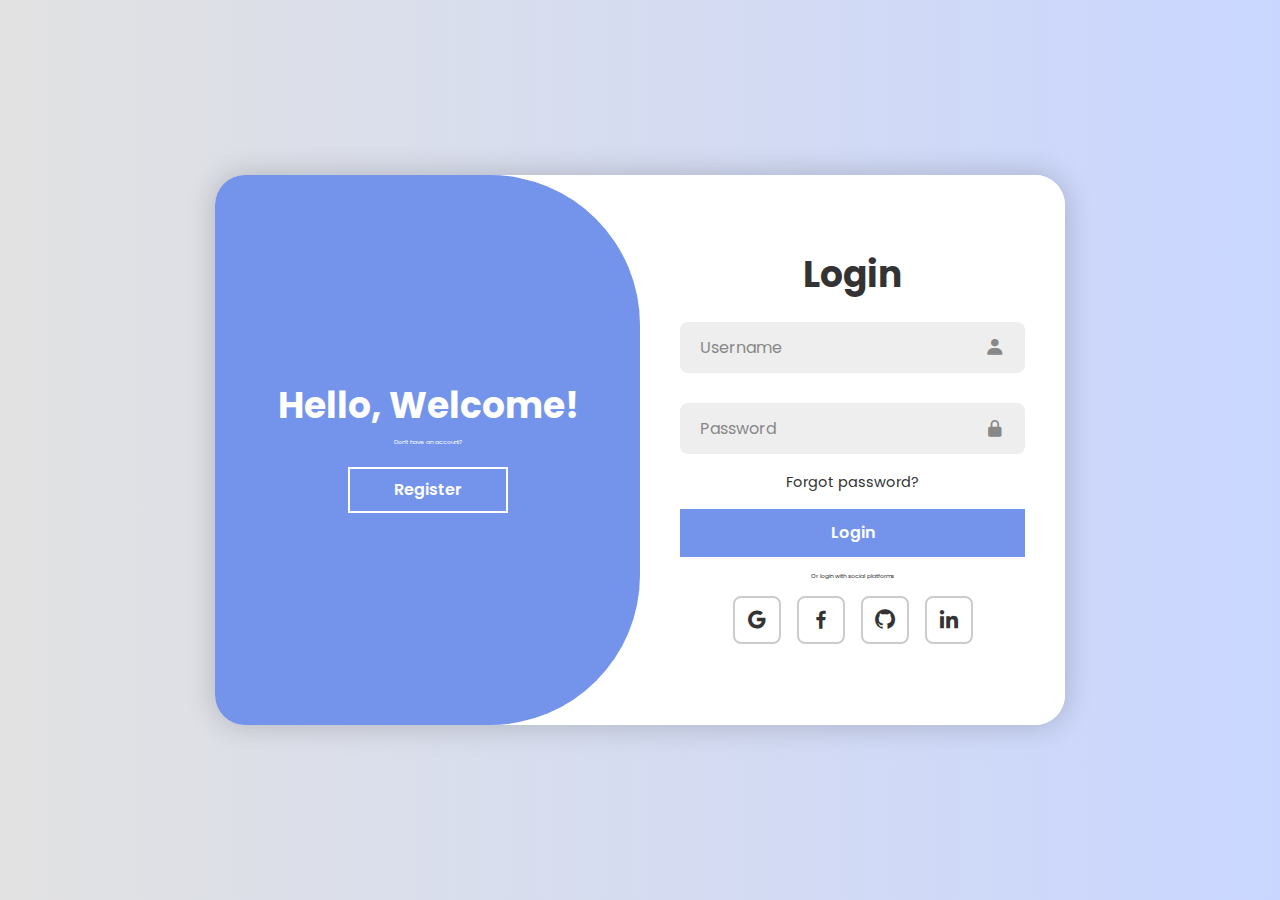
==== Login Page/login.html @ ddc72344 "Linking home page to login page" ====
<!DOCTYPE html>
<html lang=""en>


<head>
    <meta charset="UTF-8">
    <meta http-equiv="X-Ua-Compatible" content="IE=edge">
    <meta name="viewport" content="width=device-width,initial-scale=1.0">
    <title>Login Page for Fake Review Detection System</title>
    <link href='https://unpkg.com/boxicons@2.1.4/css/boxicons.min.css' rel='stylesheet'>
    <link rel="stylesheet" href="style.css">
</head>

<body>

    <div class="container">
        <div class="form-box login">
            <form action="">
                <h1>Login</h1>
                <div class="input-box">
                    <input type="text" placeholder="Username" required>
                    <i class='bx bxs-user'></i>
                </div>
                <div class="input-box">
                    <input type="password" placeholder="Password" required>
                    <i class='bx bxs-lock-alt' ></i>
                </div>
                <div class="forgot-link">
                    <a href="#">Forgot password?</a>
                </div>
                <button type="submit" class="btn">Login</button>
                <p>Or login with social platforms</p>
                <div class="social-icons">
                    <a href="#"><i class='bx bxl-google' ></i></a>
                    <a href="#"><i class='bx bxl-facebook' ></i></a>
                    <a href="#"><i class='bx bxl-github' ></i></a>
                    <a href="#"><i class='bx bxl-linkedin' ></i></a>
                </div>

            </form>

        </div>

        <div class="form-box register">
            <form action="">
                <h1>Registration</h1>
                <div class="input-box">
                    <input type="text" placeholder="Username" required>
                    <i class='bx bxs-user'></i>
                </div>
                <div class="input-box">
                    <input type="email" placeholder="Email" required>
                    <i class='bx bxs-envelope' ></i>
                </div>
                <div class="input-box">
                    <input type="password" placeholder="Password" required>
                    <i class='bx bxs-lock-alt' ></i>
                </div>
                <button type="submit" class="btn">Register</button>
                <p>Or register with social platforms</p>
                <div class="social-icons">
                    <a href="#"><i class='bx bxl-google' ></i></a>
                    <a href="#"><i class='bx bxl-facebook' ></i></a>
                    <a href="#"><i class='bx bxl-github' ></i></a>
                    <a href="#"><i class='bx bxl-linkedin' ></i></a>
                </div>

            </form>

        </div>

        <div class="toggle-box">
            <div class="toggle-panel toggle-left">
                <h1>Hello, Welcome!</h1>
                <p>Don't have an account?</p>
                <button class="btn register-btn">Register</button>
            </div>
            <div class="toggle-panel toggle-right">
                <h1>Welcome Back!</h1>
                <p>Already have an account?</p>
                <button class="btn login-btn">Login</button>
            </div>
        </div>
    </div>





    <script src="script.js"></script>
</body>

</html>
---- Login Page/style.css ----
@import url('https://fonts.googleapis.com/css2?family=Poppins:wght@300;400;500;600;700;800;900&display=swap');

* {
    margin: 0;
    padding: 0;
    box-sizing: border-box;
    font-family: 'Poppins',sans-serif;
}

body {
    display: flex;
    justify-content: center;
    align-items: center;
    min-height: 100vh;
    background: linear-gradient(90deg, #e2e2e2, #c9d6ff)
}

.container {
    position: relative;
    width: 850px;
    height: 550px;
    background: #fff;
    border-radius: 30px;
    box-shadow: 0 0 30px rgba(0, 0, 0, .2);
    margin: 20px;
    overflow: hidden;
}

.form-box {
    position: absolute;
    right: 0;
    width: 50%;
    height: 100%;
    background: #fff;
    display: flex;
    align-items: center;
    color: #333;
    text-align: center;
    padding: 40px;
    z-index: 1;
    transition: .6s ease-in-out 1.2s, visibility 0s 1s;
}

.container.active .form-box {
    right: 50%;
}

.form-box.register {
    visibility: hidden;
}

.container.active .form-box.register {
    visibility: visible;
}

form {
    width: 100%;
}

.container h1 {
    font-size: 36px;
    margin: -10px 0;
}

.input-box {
    position: relative;
    margin: 30px 0;
}

.input-box input {
    width: 100%;
    padding: 13px 50px 13px 20px;
    background: #eee;
    border-radius: 8px;
    border: none;
    outline: none;
    font-size: 16px;
    color: #333;
    font-weight: 500;
}

.input-box input::placeholder {
    color:#888;
    font-weight: 400;
}

.input-box i {
    position: absolute;
    right: 20px;
    top: 50%;
    transform: translateY(-50%);
    font-size: 20px;
    color: #888;
}

.forgot-link {
    margin: -15px 0 15px;
}

.forgot-link a {
    font-size: 14.5px;
    color:#333;
    text-decoration: none;
}

.btn {
    width: 100%;
    height: 48px;
    background:#7494ec;
    border-radius: 0 0 10px rgba(0, 0, 0, .1);
    border: none;
    cursor: pointer;
    font-size: 16px;
    color:#fff;
    font-weight: 600;
}

.container p {
    font-size: 14.5%;
    margin: 15px 0;
}

.social-icons {
    display: flex;
    justify-content: center;
}

.social-icons a {
    display: inline-flex;
    padding: 10px;
    border: 2px solid #ccc;
    border-radius: 8px;
    font-size: 24px;
    color: #333;
    text-decoration: none;
    margin: 0 8px;
}

.toggle-box {
    position: absolute;
    width: 100%;
    height: 100%;
}

.toggle-box::before {
    content: '';
    position: absolute;
    left: -250%;
    width: 300%;
    height: 100%;
    background: #7494ec;
    border-radius: 150px;
    z-index: 2;
    transition: 1.8s ease-in-out;
}

.container.active .toggle-box::before {
    left: 50%;
}


.toggle-panel {
    position: absolute;
    width: 50%;
    height: 100%;
    color: #fff;
    display: flex;
    flex-direction: column;
    justify-content: center;
    align-items: center;
    z-index: 2;
    transition: .6s ease-in-out;
}

.toggle-panel.toggle-left {
    left: 0;
    transition-delay: 1.2s;
}

.container.active .toggle-panel.toggle-left {
    left: -50%;
    transition-delay: .6s;
}

.toggle-panel.toggle-right {
    right: -50%;
    transition-delay: .6s;
}

.container.active .toggle-panel.toggle-right {
    right: 0;
    transition-delay: 1.2s;
}

.toggle-panel p {
    margin-bottom: 20px;
}


.toggle-panel .btn {
    width: 160px;
    height: 46px;
    background: transparent;
    border: 2px solid #fff;
    box-shadow: none;
}

@media screen and (max-width: 650px) {
    .container {
        height: calc(100vh - 40px);
    }

    .form-box {
        bottom: 0;
        width: 100%;
        height: 70%;
    }

    .container.active .form-box {
        right: 0;
        bottom: 30%;
    }

    .toggle-box::before {
        left: 0;
        top: -270%;
        width: 100%;
        height: 300%;
        border-radius: 20vw;
    }

    .container.active .toggle-box::before {
        left: 0;
        top: 70%;
    }

    .toggle-panel {
        width: 100%;
        height: 30%;
    }

    .toggle-panel.toggle-left {
        top: 0;
    }

    .container.active .toggle-panel.toggle-left {
        left: 0;
        top: -30%;
    }

    .toggle-panel.toggle-right {
        right: 0;
        bottom: -30%;
    }

    .container.active .toggle-panel.toggle-right {
        bottom: 0;
    }
}

@media screen and (max-width: 400px) {
    .form-box {
        padding: 20px;
    }

    .toggle-panel h1 {
        font-size: 30px;
    }
}
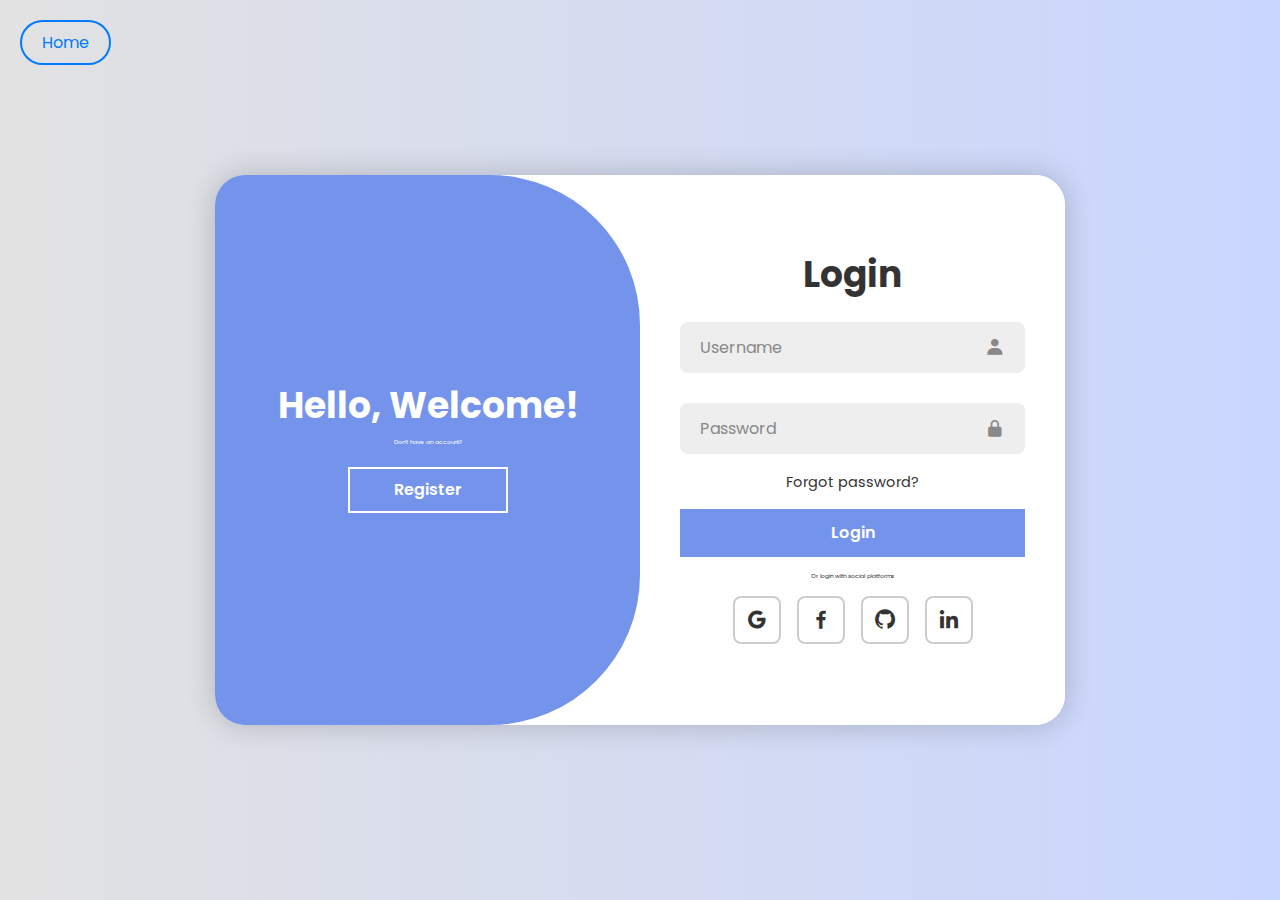
==== commit 237fb699: "Linking complete" ====
--- a/Login Page/login.html
+++ b/Login Page/login.html
@@ -12,6 +12,8 @@
 </head>
 
 <body>
+    <a href="home.html" class="home-btn" style="position: absolute; top: 20px; left: 20px; padding: 8px 20px; text-decoration: none; font-size: 16px; border-radius: 25px; border: 2px solid #007bff; color: #007bff; background: transparent;">Home</a>
+    
 
     <div class="container">
         <div class="form-box login">
--- a/Login Page/style.css
+++ b/Login Page/style.css
@@ -14,6 +14,9 @@
     min-height: 100vh;
     background: linear-gradient(90deg, #e2e2e2, #c9d6ff)
 }
+
+
+
 
 .container {
     position: relative;
@@ -115,6 +118,7 @@
     font-weight: 600;
 }
 
+
 .container p {
     font-size: 14.5%;
     margin: 15px 0;
@@ -205,6 +209,16 @@
     box-shadow: none;
 }
 
+/* Add fade-in transition for page load */
+body {
+    opacity: 0;
+    transition: opacity 0.5s ease-in-out;
+}
+
+body.loaded {
+    opacity: 1;
+}
+
 @media screen and (max-width: 650px) {
     .container {
         height: calc(100vh - 40px);
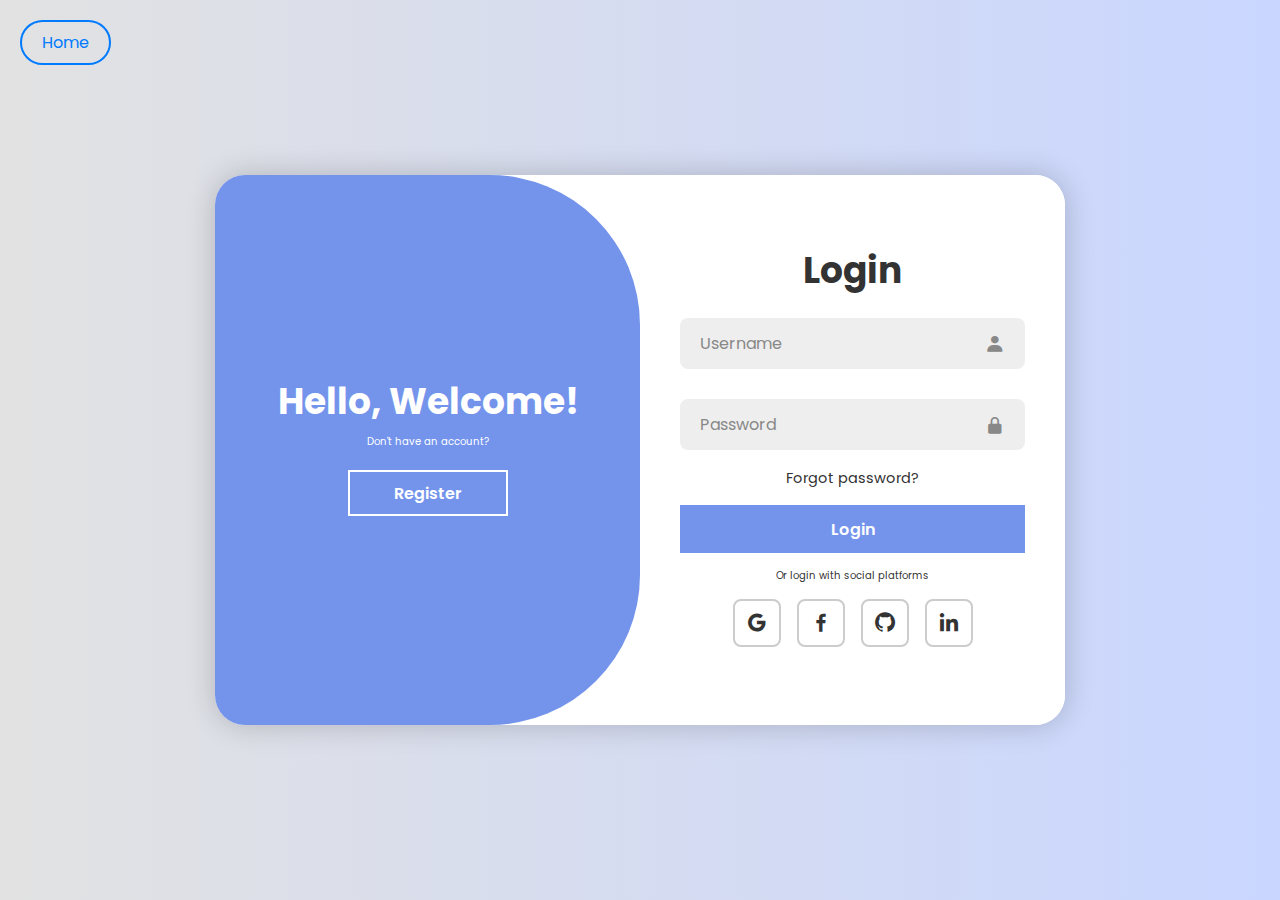
==== commit ef93d82a: "Linking Complete" ====
--- a/Login Page/login.html
+++ b/Login Page/login.html
@@ -31,7 +31,7 @@
                     <a href="#">Forgot password?</a>
                 </div>
                 <button type="submit" class="btn">Login</button>
-                <p>Or login with social platforms</p>
+                <p style="font-size: 10px;">Or login with social platforms</p>
                 <div class="social-icons">
                     <a href="#"><i class='bx bxl-google' ></i></a>
                     <a href="#"><i class='bx bxl-facebook' ></i></a>
@@ -59,7 +59,7 @@
                     <i class='bx bxs-lock-alt' ></i>
                 </div>
                 <button type="submit" class="btn">Register</button>
-                <p>Or register with social platforms</p>
+                <p style="font-size: 10px;">Or register with social platforms</p>
                 <div class="social-icons">
                     <a href="#"><i class='bx bxl-google' ></i></a>
                     <a href="#"><i class='bx bxl-facebook' ></i></a>
@@ -74,12 +74,12 @@
         <div class="toggle-box">
             <div class="toggle-panel toggle-left">
                 <h1>Hello, Welcome!</h1>
-                <p>Don't have an account?</p>
+                <p style="font-size: 10px;">Don't have an account?</p>
                 <button class="btn register-btn">Register</button>
             </div>
             <div class="toggle-panel toggle-right">
                 <h1>Welcome Back!</h1>
-                <p>Already have an account?</p>
+                <p style="font-size: 10px;">Already have an account?</p>
                 <button class="btn login-btn">Login</button>
             </div>
         </div>
